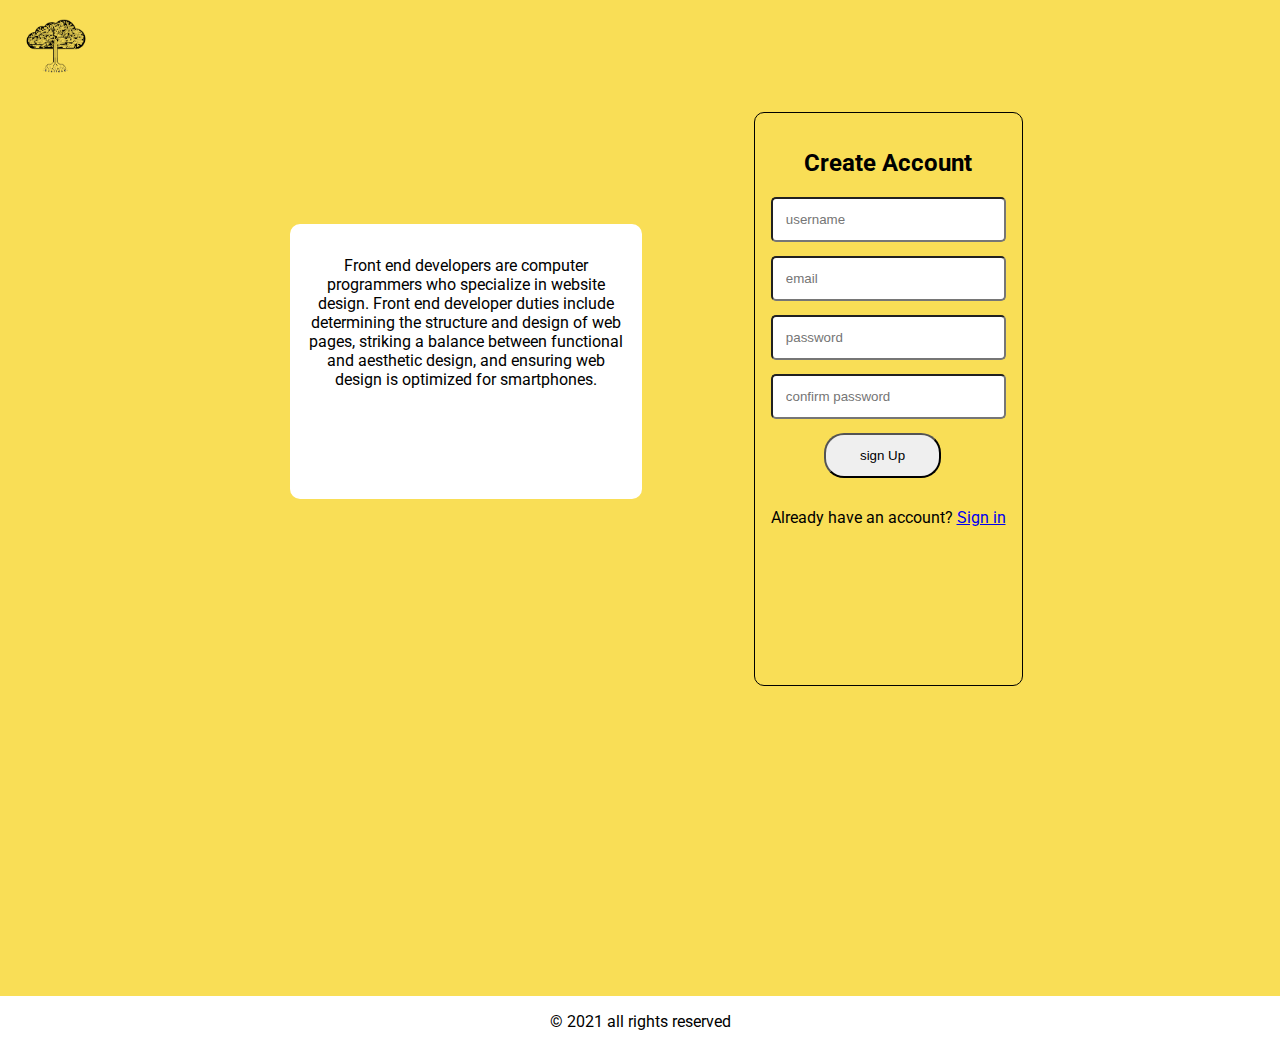
==== index.html @ 7570c339 "Final JS Modification" ====
<!DOCTYPE html>
<html lang="en">
  <head>
    <meta charset="UTF-8" />
    <meta http-equiv="X-UA-Compatible" content="IE=edge" />
    <meta name="viewport" content="width=device-width, initial-scale=1.0" />
    <link
      rel="stylesheet"
      href="https://cdnjs.cloudflare.com/ajax/libs/font-awesome/6.0.0-beta2/css/all.min.css"
      integrity="sha512-YWzhKL2whUzgiheMoBFwW8CKV4qpHQAEuvilg9FAn5VJUDwKZZxkJNuGM4XkWuk94WCrrwslk8yWNGmY1EduTA=="
      crossorigin="anonymous"
      referrerpolicy="no-referrer"
    />
    <link rel="stylesheet" href="./assets/css/style.css" />
    <title>Fivetreesgroup</title>
  </head>
  <body>
    <header>
      <nav class="container1">
        <div class="logo"><img src="./assets/images/fivetreeslogo.png" /></div>
        
        <div class="navbar">
          <ul>
            <li>
              <a href="https://www.linkedin.com/" target="_blank"><i class="fa-brands fa-linkedin-in"></i></a>
            </li>
            <li>
              <a href="https://github.com/Groupthreeoca" target="_blank"><i class="fa-brands fa-github"></i></a>
            </li>
            <li>
              <a href="https://www.facebook.com/" target="_blank"><i class="fab fa-facebook"></i></a>
            </li>
          </ul>
        </div>
      </nav>
    </header>
    <main>
      <div class="jobDescription">
        <p>
          Front end developers are computer programmers who specialize in
          website design. Front end developer duties include determining the
          structure and design of web pages, striking a balance between
          functional and aesthetic design, and ensuring web design is optimized
          for smartphones.
        </p>
      </div>
      <div class="loginForm" id="firstForm" >
        <h2>Login</h2>
        
          <div class="field">
            <input class="emailSignin" style="text-transform: lowercase" type="text" placeholder="email@example.com" required />
            <div class="icons">
              <i class="fas fa-check-circle"></i>
              <i class="fas fa-exclamation-circle"></i>
            </div>
          </div>
          <div class="field2">
            <input class="passwordLogin" type="password" placeholder="password" required />
          <div class="iconsPass">
            <i class="fas fa-exclamation-circle"></i>
          </div>
          </div>
          
          <button class="loginBtn" type="submit">login</button>
          <p> Don't have an account? <a class="signupLink" href="#">Create account</a> </p>
        </div>
        </div>
        
        
      <div class="signupForm">
        <h2>Create Account</h2>
        <input class="usernameSignup"  type="text" placeholder="username" required/>
        <div class="signupField">
          <input class="emailSignup" style="text-transform: lowercase" type="email" placeholder="email" required/>
        <div class="iconsEmailSignup">
          <i class="fas fa-check-circle"></i>
          <i class="fas fa-exclamation-circle"></i>
        </div>
        </div>
        
        <input class="passwordSignup" type="password" placeholder="password" required/>
        <div class="msg1"></div>
        <input class="rpasswordSignup" type="password" placeholder="confirm password" required/>
        <div class="msg2"></div>
        <button class="signupBtn" type="submit">sign Up</button>
        <p> Already have an account? <a class="signinLink" href="#">Sign in</a> </p>
      </div>
    </main>
    <footer><p class="footerText">&copy; 2021 all rights reserved</p></footer>
    <script src="signup.js"></script>
  </body>
</html>
---- assets/css/style.css ----
@import url("https://fonts.googleapis.com/css2?family=Archivo:wght@100&family=Roboto&display=swap");
body {
  padding: 0;
  margin: 0;
  font-family: "Roboto", sans-serif;
}
html {
  scroll-behavior: smooth;
}
:root {
  --primary-color: #f9de56;
  --secondry-color: #4bb9b7;
}
.container1 {
  display: flex;
  justify-content: space-between;
  background-color: var(--primary-color);
}
.logo img {
  width: 5em;
  height: auto;
  margin: 1em;
}
.navbar ul {
  display: flex;
  margin: 2em;
  list-style: none;
}
.navbar ul li {
  margin-right: 1em;
}
.navbar ul li a {
  text-decoration: none;
  font-size: 2em;
  color: black;
}
.navbar ul li a i:hover {
  transform: scale(1.3);
}
footer .footerText {
  text-align: center;
}
main {
  background-color: var(--primary-color);
  display: flex;
  justify-content: center;
  height: 100vh;
}
/* secondpage edit  */
.secondPage {
  display: flex;
  flex-direction: column;
  text-align: center;
  height: 100vh;
  justify-content: center;
}
.container1 .logoutBtn {
  margin: 2em;
}
.container1 .logoutBtn a {
  color: black;
  text-decoration: none;
  font-size: 2em;
}
.container1 .logoutBtn a i:hover {
  transform: scale(1.3);
}
.welcoming {
  font-size: 2rem;
}
.welcoming .estimatedTime {
  font-size: 1rem;
}
.secondPage button {
  width: 30%;
  margin-left: 38%;
  cursor: pointer;
  border-radius: 20px;
}
.secondPage button:hover {
  transform: scale(1.1);
  background-color: var(--secondry-color);
}
.jobDescription {
  width: 50%;
  margin: 8em 2em;
  width: 25%;
  background: white;
  border-radius: 10px;
  padding: 1em;
  text-align: center;
  height: 27vh;
}
.loginForm {
  display: flex;
  flex-direction: column;
  margin-left: 5em;
  text-align: center;
  border: 1px solid;
  border-radius: 10px;
  margin-top: 1em;
  margin-bottom: 1em;
  padding: 1em;
  height: 60vh;
  display: none;
}
/* validation design for email  */
.field {
  display: flex;
  position: relative;
}
.field input {
  width: 100%;
}
.field .icons {
  position: absolute;
  right: 15px;
  top: 40%;
  transform: translateY(-50%);
}
.field .icons .fa-check-circle {
  color: green;
  font-size: 20px;
  display: none;
}
.field .icons .fa-exclamation-circle {
  color: red;
  font-size: 20px;
  display: none;
}
.field2 {
  display: flex;
  position: relative;
}
.field2 input {
  width: 100%;
}
.field2 .iconsPass {
  position: absolute;
  right: 15px;
  top: 40%;
  transform: translateY(-50%);
}
.field2 .iconsPass .fa-exclamation-circle {
  color: red;
  font-size: 20px;
  display: none;
}
.signupField {
  display: flex;
  position: relative;
}
.signupField input {
  width: 100%;
}
.signupField .iconsEmailSignup {
  position: absolute;
  right: 15px;
  top: 40%;
  transform: translateY(-50%);
}
.signupField .iconsEmailSignup .fa-check-circle {
  color: green;
  font-size: 20px;
  display: none;
}
.signupField .iconsEmailSignup .fa-exclamation-circle {
  color: red;
  font-size: 20px;
  display: none;
}
/* here is the end */
.loginForm input,
button {
  margin-bottom: 1em;
  border-radius: 5px;
  padding: 1em;
}

.loginForm button {
  cursor: pointer;
  margin-left: 5em;
  border-radius: 20px;
  width: 50%;
}
.loginForm button:hover {
  background-color: var(--secondry-color);
}
.signupForm {
  display: flex;
  flex-direction: column;
  margin-left: 5em;
  text-align: center;
  border: 1px solid;
  border-radius: 10px;
  margin-top: 1em;
  margin-bottom: 1em;
  padding: 1em;
  height: 60vh;
}
.signupForm input {
  margin-bottom: 1em;
  border-radius: 5px;
  padding: 1em;
}
.signupForm button {
  cursor: pointer;
  width: 50%;
  margin-left: 4em;
  border-radius: 20px;
}
.signupForm button:hover {
  background-color: var(--secondry-color);
}
@media (max-width: 480px) {
  main {
    display: flex;
    flex-direction: column;
    align-items: center;
  }
  .jobDescription {
    height: 20%;
    font-size: 15px;
    width: 80%;
    margin-bottom: 1em;
  }
  .signupForm {
    justify-content: center;
  }
}
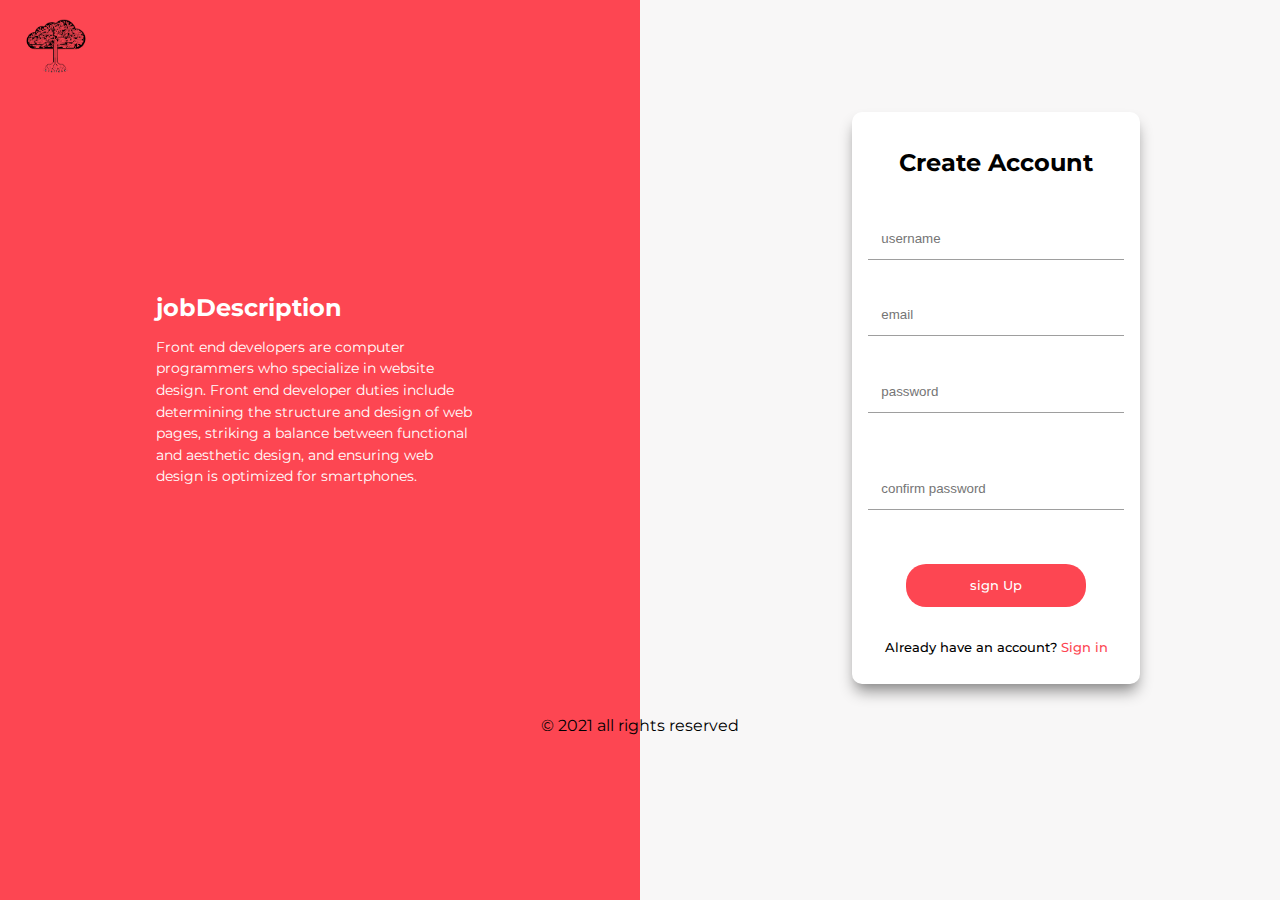
==== commit fc9f5707: "styling" ====
--- a/index.html
+++ b/index.html
@@ -36,40 +36,37 @@
     </header>
     <main>
       <div class="jobDescription">
-        <p>
-          Front end developers are computer programmers who specialize in
+        <h2>jobDescription </h2>
+        <p> Front end developers are computer programmers who specialize in
           website design. Front end developer duties include determining the
           structure and design of web pages, striking a balance between
           functional and aesthetic design, and ensuring web design is optimized
-          for smartphones.
-        </p>
+          for smartphones.</p> 
+       
       </div>
       <div class="loginForm" id="firstForm" >
         <h2>Login</h2>
-        
-          <div class="field">
-            <input class="emailSignin" style="text-transform: lowercase" type="text" placeholder="email@example.com" required />
-            <div class="icons">
-              <i class="fas fa-check-circle"></i>
-              <i class="fas fa-exclamation-circle"></i>
-            </div>
-          </div>
-          <div class="field2">
-            <input class="passwordLogin" type="password" placeholder="password" required />
-          <div class="iconsPass">
+        <div class="field">
+          <input class="emailSignin" style="text-transform: lowercase" type="text" placeholder="email@example.com" required />
+          <div class="icons">
+            <i class="fas fa-check-circle"></i>
             <i class="fas fa-exclamation-circle"></i>
           </div>
-          </div>
-          
-          <button class="loginBtn" type="submit">login</button>
-          <p> Don't have an account? <a class="signupLink" href="#">Create account</a> </p>
+        </div>
+        <div class="field2">
+          <input class="passwordLogin" type="password" placeholder="password" required />
+        <div class="iconsPass">
+          <i class="fas fa-exclamation-circle"></i>
         </div>
         </div>
         
-        
+        <button class="loginBtn" type="submit">login</button>
+        <p class="loginDisc"> Don't have an account? <a class="signupLink" href="#">Create account</a> </p>
+      </div>
+      </div>
       <div class="signupForm">
         <h2>Create Account</h2>
-        <input class="usernameSignup"  type="text" placeholder="username" required/>
+      <input class="usernameSignup"  type="text" placeholder="username" required/>
         <div class="signupField">
           <input class="emailSignup" style="text-transform: lowercase" type="email" placeholder="email" required/>
         <div class="iconsEmailSignup">
@@ -83,7 +80,7 @@
         <input class="rpasswordSignup" type="password" placeholder="confirm password" required/>
         <div class="msg2"></div>
         <button class="signupBtn" type="submit">sign Up</button>
-        <p> Already have an account? <a class="signinLink" href="#">Sign in</a> </p>
+        <p class="signupDisc"> Already have an account? <a class="signinLink" href="#">Sign in</a> </p>
       </div>
     </main>
     <footer><p class="footerText">&copy; 2021 all rights reserved</p></footer>
--- a/assets/css/style.css
+++ b/assets/css/style.css
@@ -1,15 +1,24 @@
 @import url("https://fonts.googleapis.com/css2?family=Archivo:wght@100&family=Roboto&display=swap");
+@import url('https://fonts.googleapis.com/css2?family=Montserrat:ital,wght@0,400;0,500;0,700;1,300&display=swap');
 body {
   padding: 0;
   margin: 0;
-  font-family: "Roboto", sans-serif;
+  font-family: 'Montserrat', sans-serif;
+  background: var(--primary);
 }
 html {
   scroll-behavior: smooth;
 }
 :root {
-  --primary-color: #f9de56;
-  --secondry-color: #4bb9b7;
+  --primary: linear-gradient(90deg, rgba(253, 70, 82, 1) 50%, rgba(248, 247, 247, 1) 50%);
+  --secondary: #fafafa;
+  --dark: #212121;
+  --light: #fafafa;
+  --gray: #9e9e9e;
+  --red: #fd4652;
+  --green: #4caf50;
+  --blue: #2196f3;
+ 
 }
 .container1 {
   display: flex;
@@ -33,6 +42,7 @@
   text-decoration: none;
   font-size: 2em;
   color: black;
+  color:var(--red);
 }
 .navbar ul li a i:hover {
   transform: scale(1.3);
@@ -43,8 +53,9 @@
 main {
   background-color: var(--primary-color);
   display: flex;
-  justify-content: center;
-  height: 100vh;
+  align-items: center;
+  justify-content:space-around;
+
 }
 /* secondpage edit  */
 .secondPage {
@@ -82,27 +93,41 @@
   background-color: var(--secondry-color);
 }
 .jobDescription {
-  width: 50%;
-  margin: 8em 2em;
+  display: flex;
+  flex-direction: column;
+  justify-content: flex-end;
   width: 25%;
-  background: white;
   border-radius: 10px;
   padding: 1em;
-  text-align: center;
-  height: 27vh;
-}
-.loginForm {
-  display: flex;
+  color:white;
+
+}
+.jobDescription h2{
+  margin: 0;
+}
+
+.jobDescription p{
+  font-size: 0.9em;
+  line-height: 1.5;
+}
+.loginForm  {
   flex-direction: column;
+  justify-content: space-between;
   margin-left: 5em;
   text-align: center;
-  border: 1px solid;
+  /* border: 1px solid; */
   border-radius: 10px;
   margin-top: 1em;
   margin-bottom: 1em;
   padding: 1em;
   height: 60vh;
   display: none;
+  background-color:white;
+  width: 20%;
+  border-style: none;
+  box-shadow: 0 10px 15px -3px rgb(0 0 0 / 43%), 0 4px 6px -2px rgb(0 0 0 / 5%);
+
+ 
 }
 /* validation design for email  */
 .field {
@@ -175,43 +200,90 @@
   margin-bottom: 1em;
   border-radius: 5px;
   padding: 1em;
+ 
 }
 
 .loginForm button {
   cursor: pointer;
-  margin-left: 5em;
+  width: 70%;
+  margin: 0 auto;
+  border-style: none;
   border-radius: 20px;
-  width: 50%;
-}
-.loginForm button:hover {
-  background-color: var(--secondry-color);
-}
+  background-color: var(--red);
+  color:#fff;
+  font-weight:  500;
+  font-family: 'Montserrat', sans-serif;
+}
+
 .signupForm {
   display: flex;
   flex-direction: column;
   margin-left: 5em;
   text-align: center;
-  border: 1px solid;
+  /* align-items: center; */
   border-radius: 10px;
   margin-top: 1em;
   margin-bottom: 1em;
   padding: 1em;
   height: 60vh;
+  border-style: none;
+  background-color:white;
+  width: 20%;
+  box-shadow: 0 10px 15px -3px rgb(0 0 0 / 43%), 0 4px 6px -2px rgb(0 0 0 / 5%);
+  justify-content: space-between;
 }
 .signupForm input {
   margin-bottom: 1em;
-  border-radius: 5px;
-  padding: 1em;
-}
+  padding: 1em;
+  border-style: none;
+  border-bottom:0.1em solid  var(--gray);
+}
+
+.loginForm input{
+  margin-bottom: 1em;
+  padding: 1em;
+  border-style: none;
+  border-bottom:0.1em solid  var(--gray);
+}
+
 .signupForm button {
   cursor: pointer;
-  width: 50%;
-  margin-left: 4em;
+  width: 70%;
+  margin: 0 auto;
+  border-style: none;
   border-radius: 20px;
-}
-.signupForm button:hover {
-  background-color: var(--secondry-color);
-}
+  background-color: var(--red);
+  color:#fff;
+  font-weight:  500;
+  font-family: 'Montserrat', sans-serif;
+}
+
+
+/* Already have an account? Sign in */
+.signupDisc{
+  font-size: 0.8em;
+  font-weight: 500;
+}
+
+/* Don't have an account? Create account */
+.loginDisc{
+  font-size: 0.8em;
+  font-weight: 500;
+}
+
+
+.signupLink {
+  color:var(--red);
+  text-decoration: none;
+}
+
+.signinLink{
+  color:var(--red);
+  text-decoration: none;
+}
+
+
+
 @media (max-width: 480px) {
   main {
     display: flex;
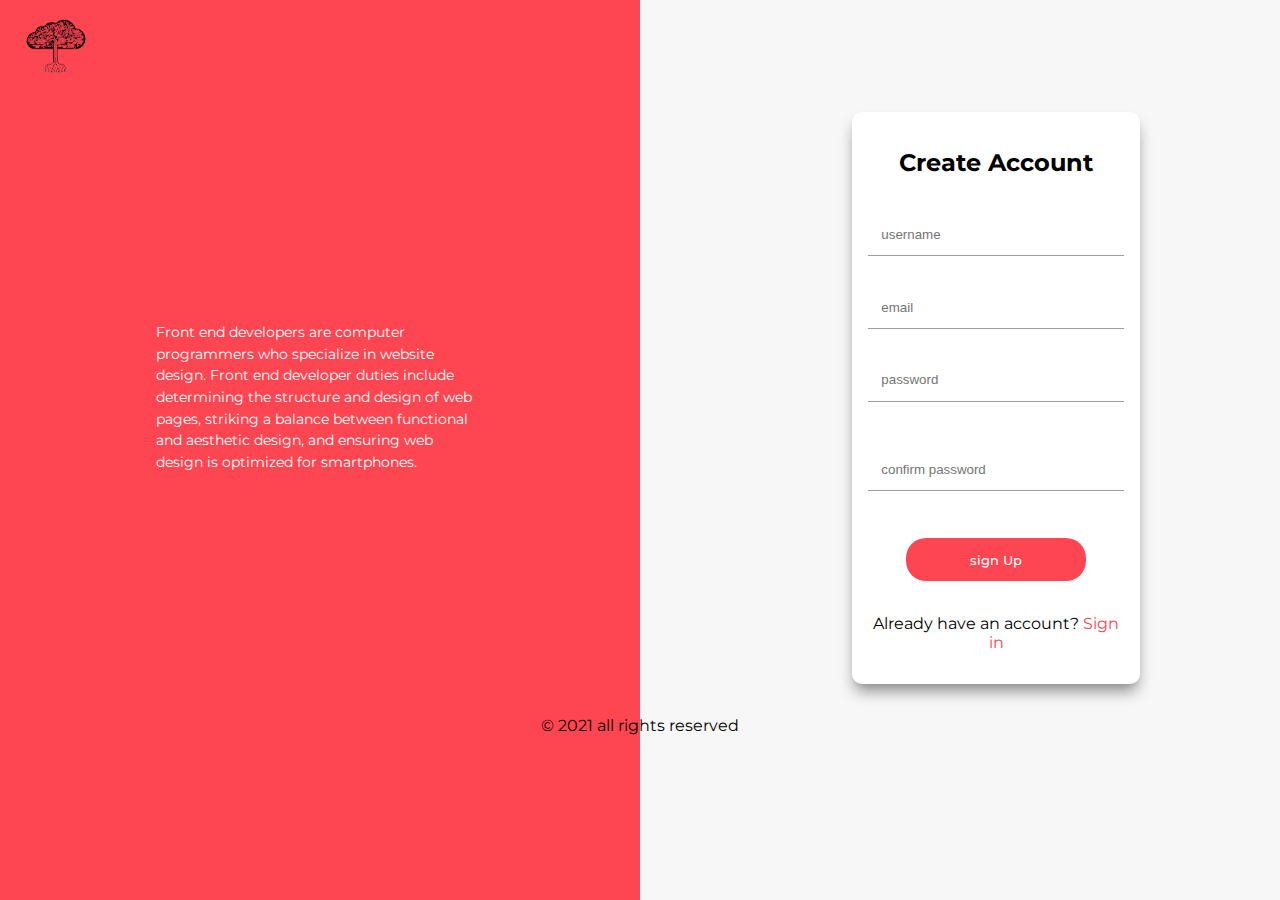
==== commit 417ca1af: "Resolving" ====
--- a/index.html
+++ b/index.html
@@ -36,37 +36,40 @@
     </header>
     <main>
       <div class="jobDescription">
-        <h2>jobDescription </h2>
-        <p> Front end developers are computer programmers who specialize in
+        <p>
+          Front end developers are computer programmers who specialize in
           website design. Front end developer duties include determining the
           structure and design of web pages, striking a balance between
           functional and aesthetic design, and ensuring web design is optimized
-          for smartphones.</p> 
-       
+          for smartphones.
+        </p>
       </div>
       <div class="loginForm" id="firstForm" >
         <h2>Login</h2>
-        <div class="field">
-          <input class="emailSignin" style="text-transform: lowercase" type="text" placeholder="email@example.com" required />
-          <div class="icons">
-            <i class="fas fa-check-circle"></i>
+        
+          <div class="field">
+            <input class="emailSignin" style="text-transform: lowercase" type="text" placeholder="email@example.com" required />
+            <div class="icons">
+              <i class="fas fa-check-circle"></i>
+              <i class="fas fa-exclamation-circle"></i>
+            </div>
+          </div>
+          <div class="field2">
+            <input class="passwordLogin" type="password" placeholder="password" required />
+          <div class="iconsPass">
             <i class="fas fa-exclamation-circle"></i>
           </div>
-        </div>
-        <div class="field2">
-          <input class="passwordLogin" type="password" placeholder="password" required />
-        <div class="iconsPass">
-          <i class="fas fa-exclamation-circle"></i>
+          </div>
+          
+          <button class="loginBtn" type="submit">login</button>
+          <p class="loginBtn"> Don't have an account? <a class="signupLink" href="#">Create account</a> </p>
         </div>
         </div>
         
-        <button class="loginBtn" type="submit">login</button>
-        <p class="loginDisc"> Don't have an account? <a class="signupLink" href="#">Create account</a> </p>
-      </div>
-      </div>
+        
       <div class="signupForm">
         <h2>Create Account</h2>
-      <input class="usernameSignup"  type="text" placeholder="username" required/>
+        <input class="usernameSignup"  type="text" placeholder="username" required/>
         <div class="signupField">
           <input class="emailSignup" style="text-transform: lowercase" type="email" placeholder="email" required/>
         <div class="iconsEmailSignup">
@@ -80,7 +83,7 @@
         <input class="rpasswordSignup" type="password" placeholder="confirm password" required/>
         <div class="msg2"></div>
         <button class="signupBtn" type="submit">sign Up</button>
-        <p class="signupDisc"> Already have an account? <a class="signinLink" href="#">Sign in</a> </p>
+        <p> Already have an account? <a class="signinLink" href="#">Sign in</a> </p>
       </div>
     </main>
     <footer><p class="footerText">&copy; 2021 all rights reserved</p></footer>
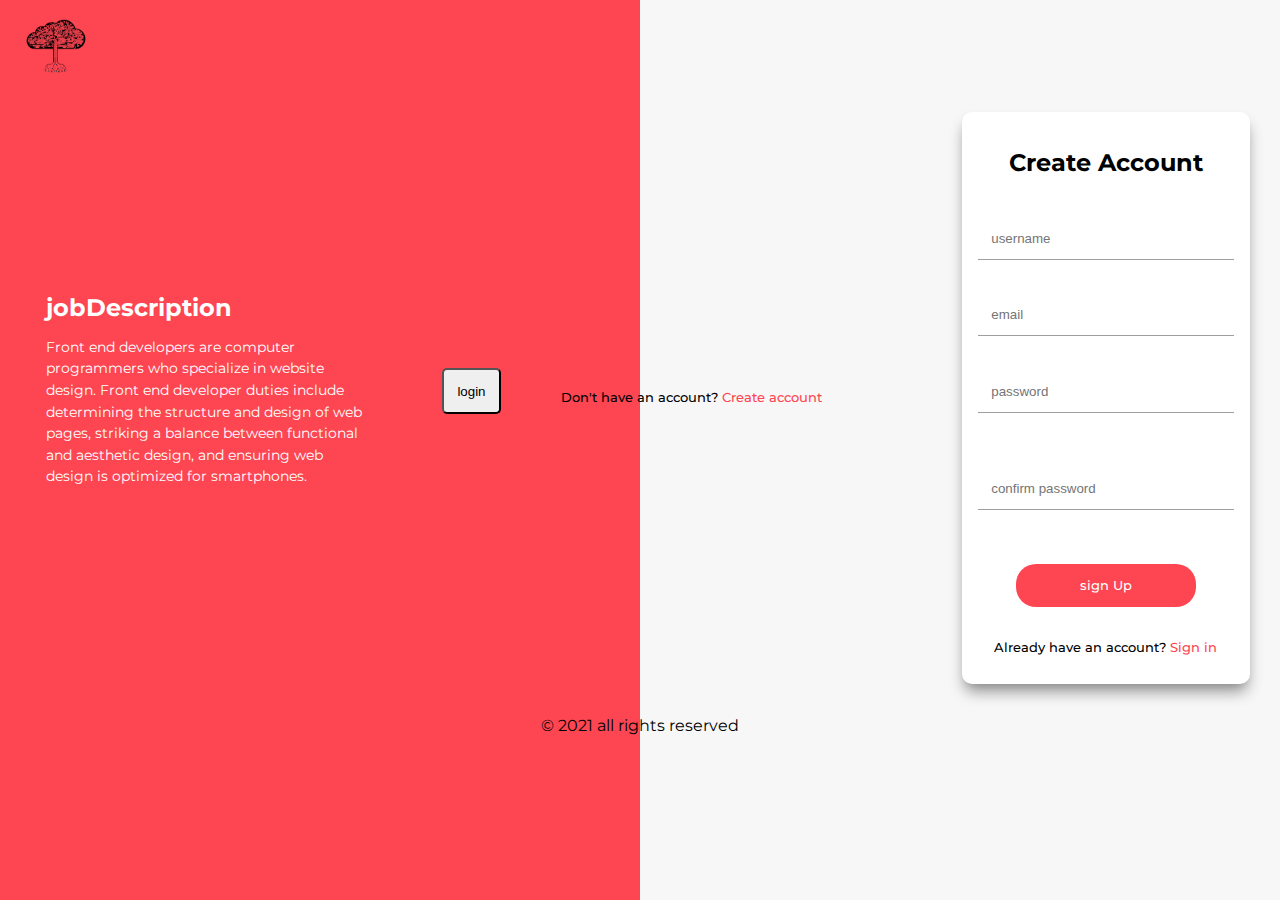
==== commit e56d5b41: "Merge branch 'main' into styling" ====
--- a/index.html
+++ b/index.html
@@ -36,13 +36,13 @@
     </header>
     <main>
       <div class="jobDescription">
-        <p>
-          Front end developers are computer programmers who specialize in
+        <h2>jobDescription </h2>
+        <p> Front end developers are computer programmers who specialize in
           website design. Front end developer duties include determining the
           structure and design of web pages, striking a balance between
           functional and aesthetic design, and ensuring web design is optimized
-          for smartphones.
-        </p>
+          for smartphones.</p> 
+       
       </div>
       <div class="loginForm" id="firstForm" >
         <h2>Login</h2>
@@ -66,10 +66,17 @@
         </div>
         </div>
         
+
+        <button class="loginBtn" type="submit">login</button>
+        <p class="loginDisc"> Don't have an account? <a class="signupLink" href="#">Create account</a> </p>
+      </div>
+      </div>
+
         
+
       <div class="signupForm">
         <h2>Create Account</h2>
-        <input class="usernameSignup"  type="text" placeholder="username" required/>
+      <input class="usernameSignup"  type="text" placeholder="username" required/>
         <div class="signupField">
           <input class="emailSignup" style="text-transform: lowercase" type="email" placeholder="email" required/>
         <div class="iconsEmailSignup">
@@ -83,7 +90,7 @@
         <input class="rpasswordSignup" type="password" placeholder="confirm password" required/>
         <div class="msg2"></div>
         <button class="signupBtn" type="submit">sign Up</button>
-        <p> Already have an account? <a class="signinLink" href="#">Sign in</a> </p>
+        <p class="signupDisc"> Already have an account? <a class="signinLink" href="#">Sign in</a> </p>
       </div>
     </main>
     <footer><p class="footerText">&copy; 2021 all rights reserved</p></footer>
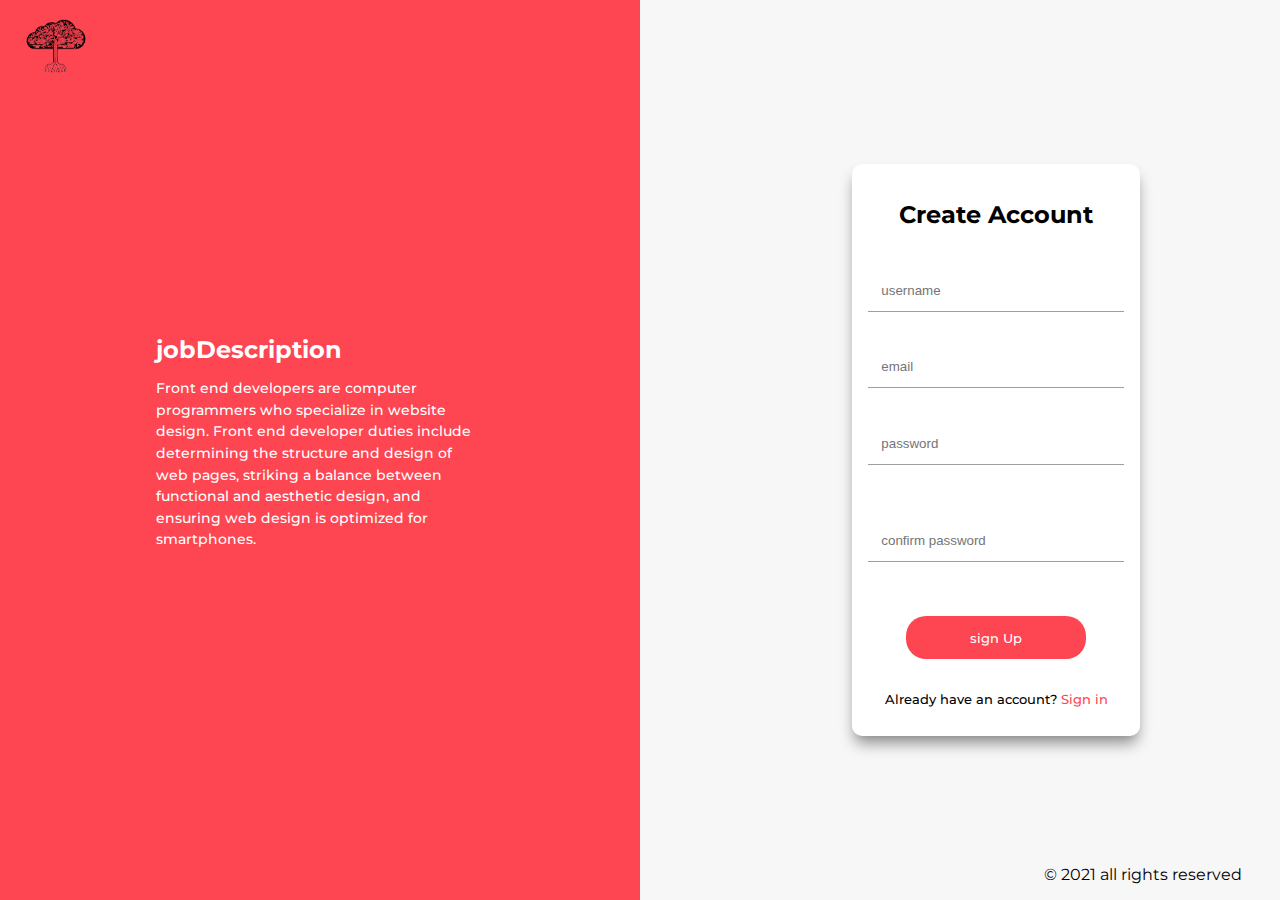
==== commit 9bed64b6: "added wireframe" ====
--- a/index.html
+++ b/index.html
@@ -67,8 +67,6 @@
         </div>
         
 
-        <button class="loginBtn" type="submit">login</button>
-        <p class="loginDisc"> Don't have an account? <a class="signupLink" href="#">Create account</a> </p>
       </div>
       </div>
 
--- a/assets/css/style.css
+++ b/assets/css/style.css
@@ -4,13 +4,13 @@
   padding: 0;
   margin: 0;
   font-family: 'Montserrat', sans-serif;
-  background: var(--primary);
+  background: linear-gradient(90deg, rgba(253, 70, 82, 1) 50%, rgba(248, 247, 247, 1) 50%);
 }
 html {
   scroll-behavior: smooth;
 }
 :root {
-  --primary: linear-gradient(90deg, rgba(253, 70, 82, 1) 50%, rgba(248, 247, 247, 1) 50%);
+  /* --primary: linear-gradient(90deg, rgba(253, 70, 82, 1) 50%, rgba(248, 247, 247, 1) 50%); */
   --secondary: #fafafa;
   --dark: #212121;
   --light: #fafafa;
@@ -47,15 +47,28 @@
 .navbar ul li a i:hover {
   transform: scale(1.3);
 }
-footer .footerText {
-  text-align: center;
-}
+footer{
+ 
+  display: flex;
+  justify-content: flex-end;
+  align-items: flex-end; 
+  height: 20vh;
+  width: 97%;
+
+  /* margin-top:top 0; */
+}
+
 main {
   background-color: var(--primary-color);
   display: flex;
   align-items: center;
   justify-content:space-around;
-
+  height: 60vh;
+
+}
+
+header{
+  height: 20vh;
 }
 /* secondpage edit  */
 .secondPage {
@@ -109,6 +122,7 @@
 .jobDescription p{
   font-size: 0.9em;
   line-height: 1.5;
+  font-weight: 500;
 }
 .loginForm  {
   flex-direction: column;
@@ -284,19 +298,46 @@
 
 
 
-@media (max-width: 480px) {
+
+@media(max-width:656px){
+
+body{
+ background : linear-gradient(20deg, rgba(253, 70, 82, 1) 50%, rgba(248, 247, 247, 1) 50%) !important;
+}
+
+header, main,footer{
+  height: auto;
+  width: auto;
+}
   main {
     display: flex;
     flex-direction: column;
     align-items: center;
   }
-  .jobDescription {
-    height: 20%;
-    font-size: 15px;
-    width: 80%;
-    margin-bottom: 1em;
+
+  .jobDescription{
+    color:var(--dark);
+      height: 20%;
+      font-size: 15px;
+      width: 80%;
+      margin-bottom: 1em;
+   
+  }
+
+  .signupForm,.loginForm{
+    width: 70%;
+    margin-left: 0em;
+  }
+ 
+  footer .footerText{
+    font-size: 0.8em;
   }
   .signupForm {
     justify-content: center;
   }
-}
+ 
+}
+
+
+
+
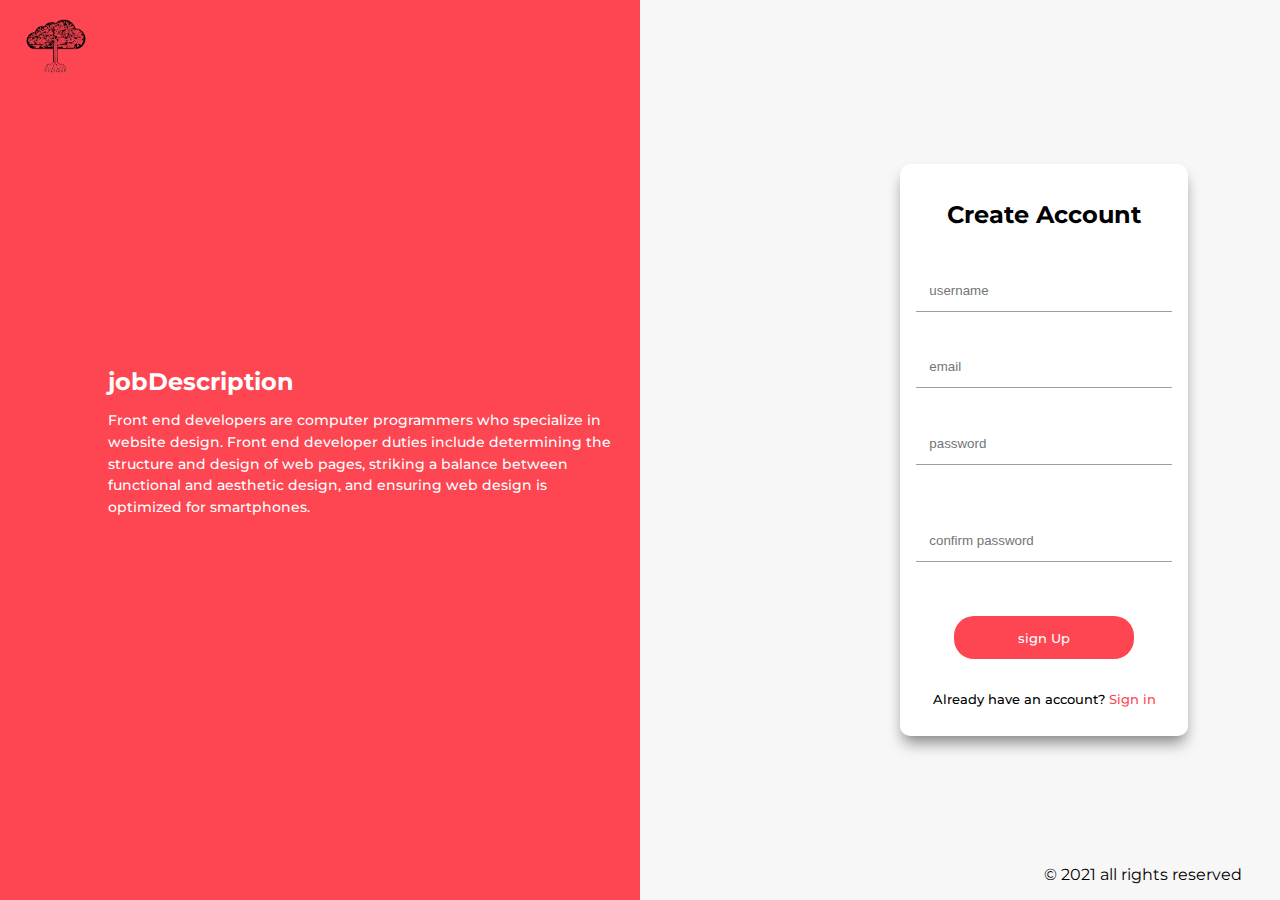
==== commit e27022c1: "responsive" ====
--- a/index.html
+++ b/index.html
@@ -67,6 +67,8 @@
         </div>
         
 
+        <!-- <button class="loginBtn" type="submit">login</button> -->
+        <!-- <p class="loginDisc"> Don't have an account? <a class="signupLink" href="#">Create account</a> </p> -->
       </div>
       </div>
 
--- a/assets/css/style.css
+++ b/assets/css/style.css
@@ -326,7 +326,7 @@
 
   .signupForm,.loginForm{
     width: 70%;
-    margin-left: 0em;
+    margin-left: 0;
   }
  
   footer .footerText{
@@ -339,5 +339,22 @@
 }
 
 
-
-
+@media (max-width:1025px )and (min-width:656px){
+  .loginForm,.signupForm{
+    width:35% ;
+    height: auto;
+    margin-right:2em;
+  }
+
+
+}
+
+@media(min-width:767px){
+  .jobDescription{
+    width: 40vw;
+  }
+}
+
+
+
+
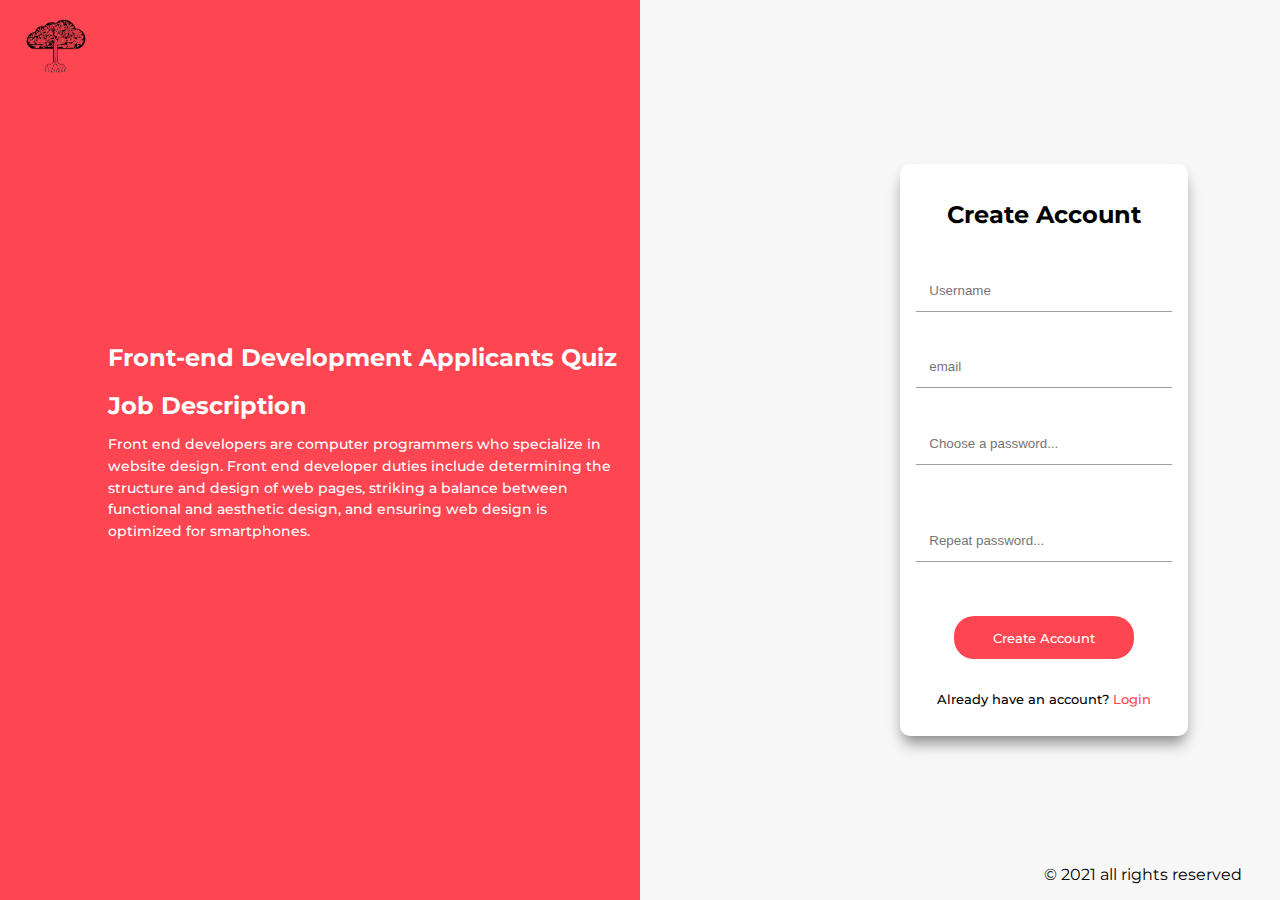
==== commit 4990aaf5: "styling sheet" ====
--- a/index.html
+++ b/index.html
@@ -36,7 +36,8 @@
     </header>
     <main>
       <div class="jobDescription">
-        <h2>jobDescription </h2>
+        <h2>Front-end Development Applicants Quiz</h2><br>
+        <h2>Job Description </h2>
         <p> Front end developers are computer programmers who specialize in
           website design. Front end developer duties include determining the
           structure and design of web pages, striking a balance between
@@ -48,27 +49,25 @@
         <h2>Login</h2>
         
           <div class="field">
-            <input class="emailSignin" style="text-transform: lowercase" type="text" placeholder="email@example.com" required />
+            <input class="emailSignin" style="text-transform: lowercase" type="text" placeholder="Email@example.com" required />
             <div class="icons">
               <i class="fas fa-check-circle"></i>
               <i class="fas fa-exclamation-circle"></i>
             </div>
           </div>
           <div class="field2">
-            <input class="passwordLogin" type="password" placeholder="password" required />
+            <input class="passwordLogin" type="password" placeholder="Password" required />
           <div class="iconsPass">
             <i class="fas fa-exclamation-circle"></i>
           </div>
           </div>
           
-          <button class="loginBtn" type="submit">login</button>
+          <button class="loginBtn" type="submit">Login</button>
           <p class="loginBtn"> Don't have an account? <a class="signupLink" href="#">Create account</a> </p>
         </div>
         </div>
         
 
-        <!-- <button class="loginBtn" type="submit">login</button> -->
-        <!-- <p class="loginDisc"> Don't have an account? <a class="signupLink" href="#">Create account</a> </p> -->
       </div>
       </div>
 
@@ -76,21 +75,21 @@
 
       <div class="signupForm">
         <h2>Create Account</h2>
-      <input class="usernameSignup"  type="text" placeholder="username" required/>
+      <input class="usernameSignup"  type="text" placeholder="Username" required/>
         <div class="signupField">
-          <input class="emailSignup" style="text-transform: lowercase" type="email" placeholder="email" required/>
+          <input class="emailSignup" style="text-transform: lowercase" type="email" placeholder="Email" required/>
         <div class="iconsEmailSignup">
           <i class="fas fa-check-circle"></i>
           <i class="fas fa-exclamation-circle"></i>
         </div>
         </div>
         
-        <input class="passwordSignup" type="password" placeholder="password" required/>
+        <input class="passwordSignup" type="password" placeholder="Choose a password..." required/>
         <div class="msg1"></div>
-        <input class="rpasswordSignup" type="password" placeholder="confirm password" required/>
+        <input class="rpasswordSignup" type="password" placeholder="Repeat password..." required/>
         <div class="msg2"></div>
-        <button class="signupBtn" type="submit">sign Up</button>
-        <p class="signupDisc"> Already have an account? <a class="signinLink" href="#">Sign in</a> </p>
+        <button class="signupBtn" type="submit">Create Account</button>
+        <p class="signupDisc"> Already have an account? <a class="signinLink" href="#">Login</a> </p>
       </div>
     </main>
     <footer><p class="footerText">&copy; 2021 all rights reserved</p></footer>
